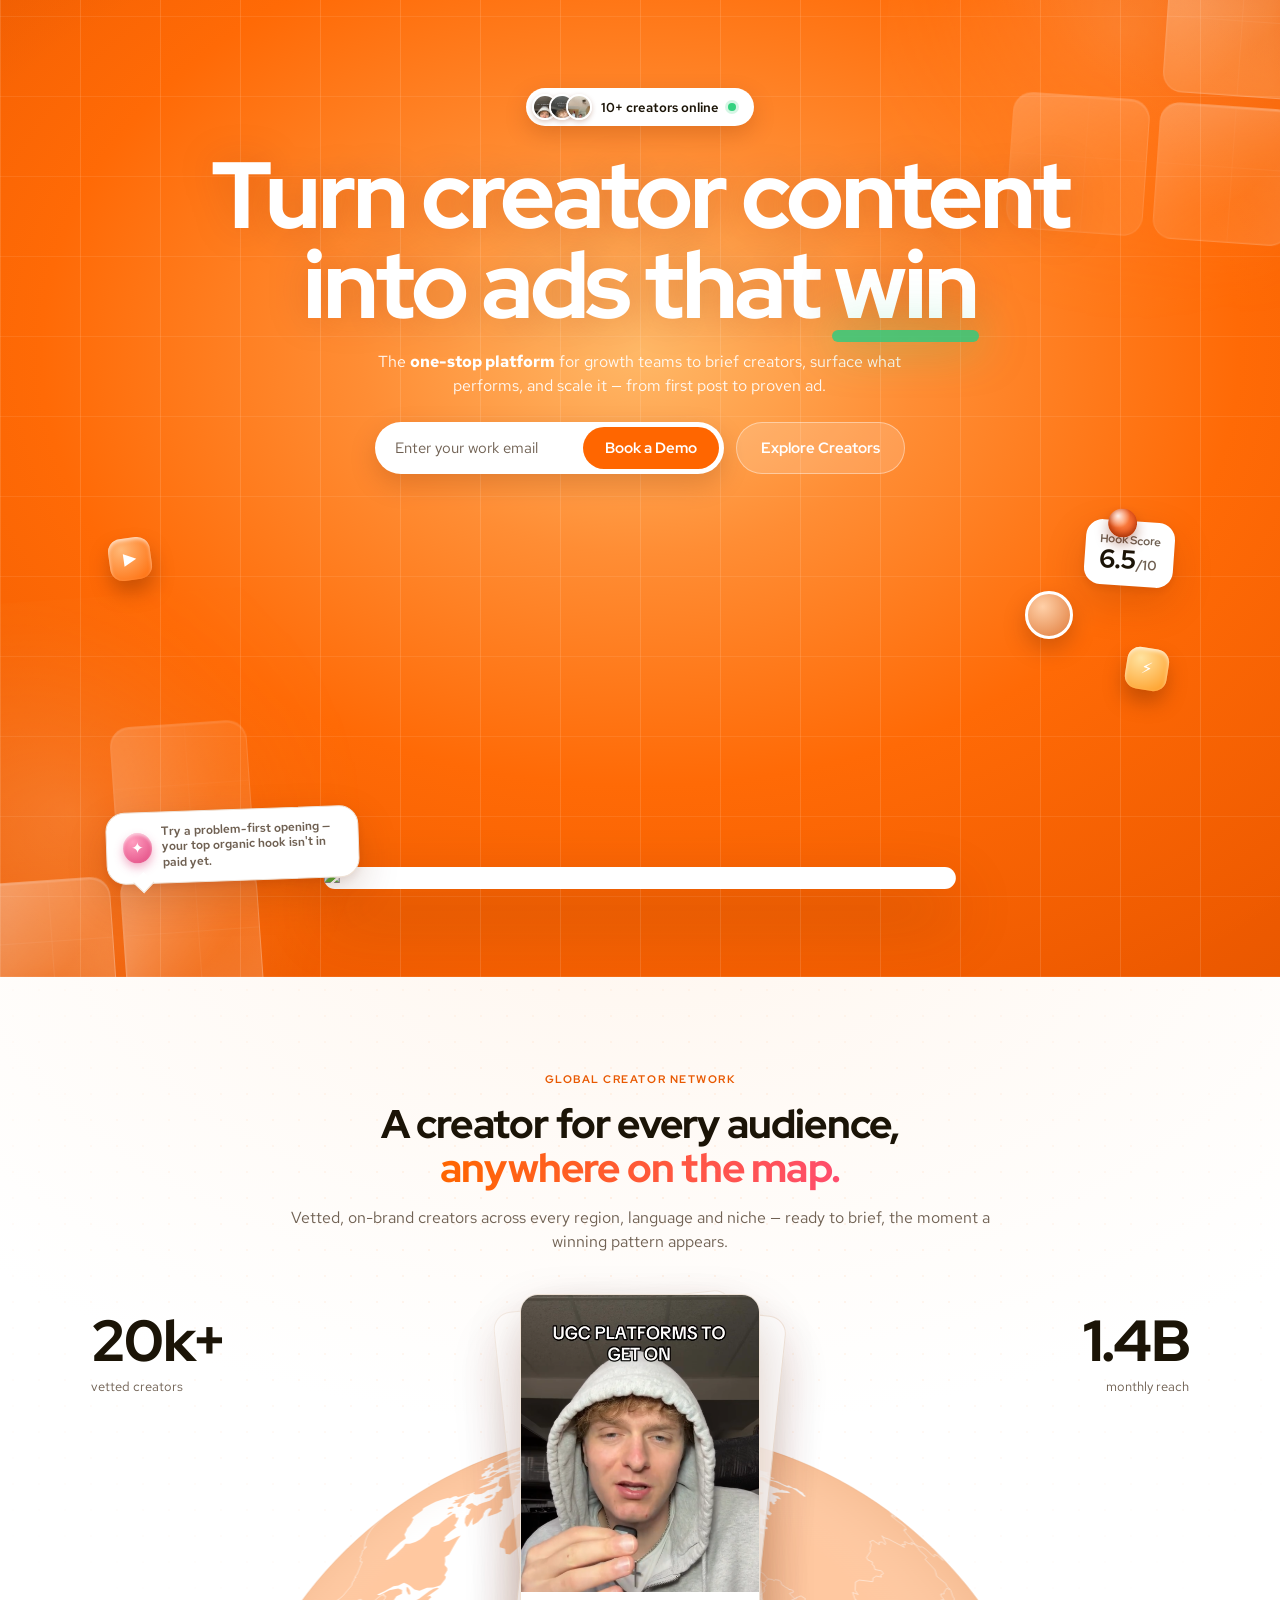
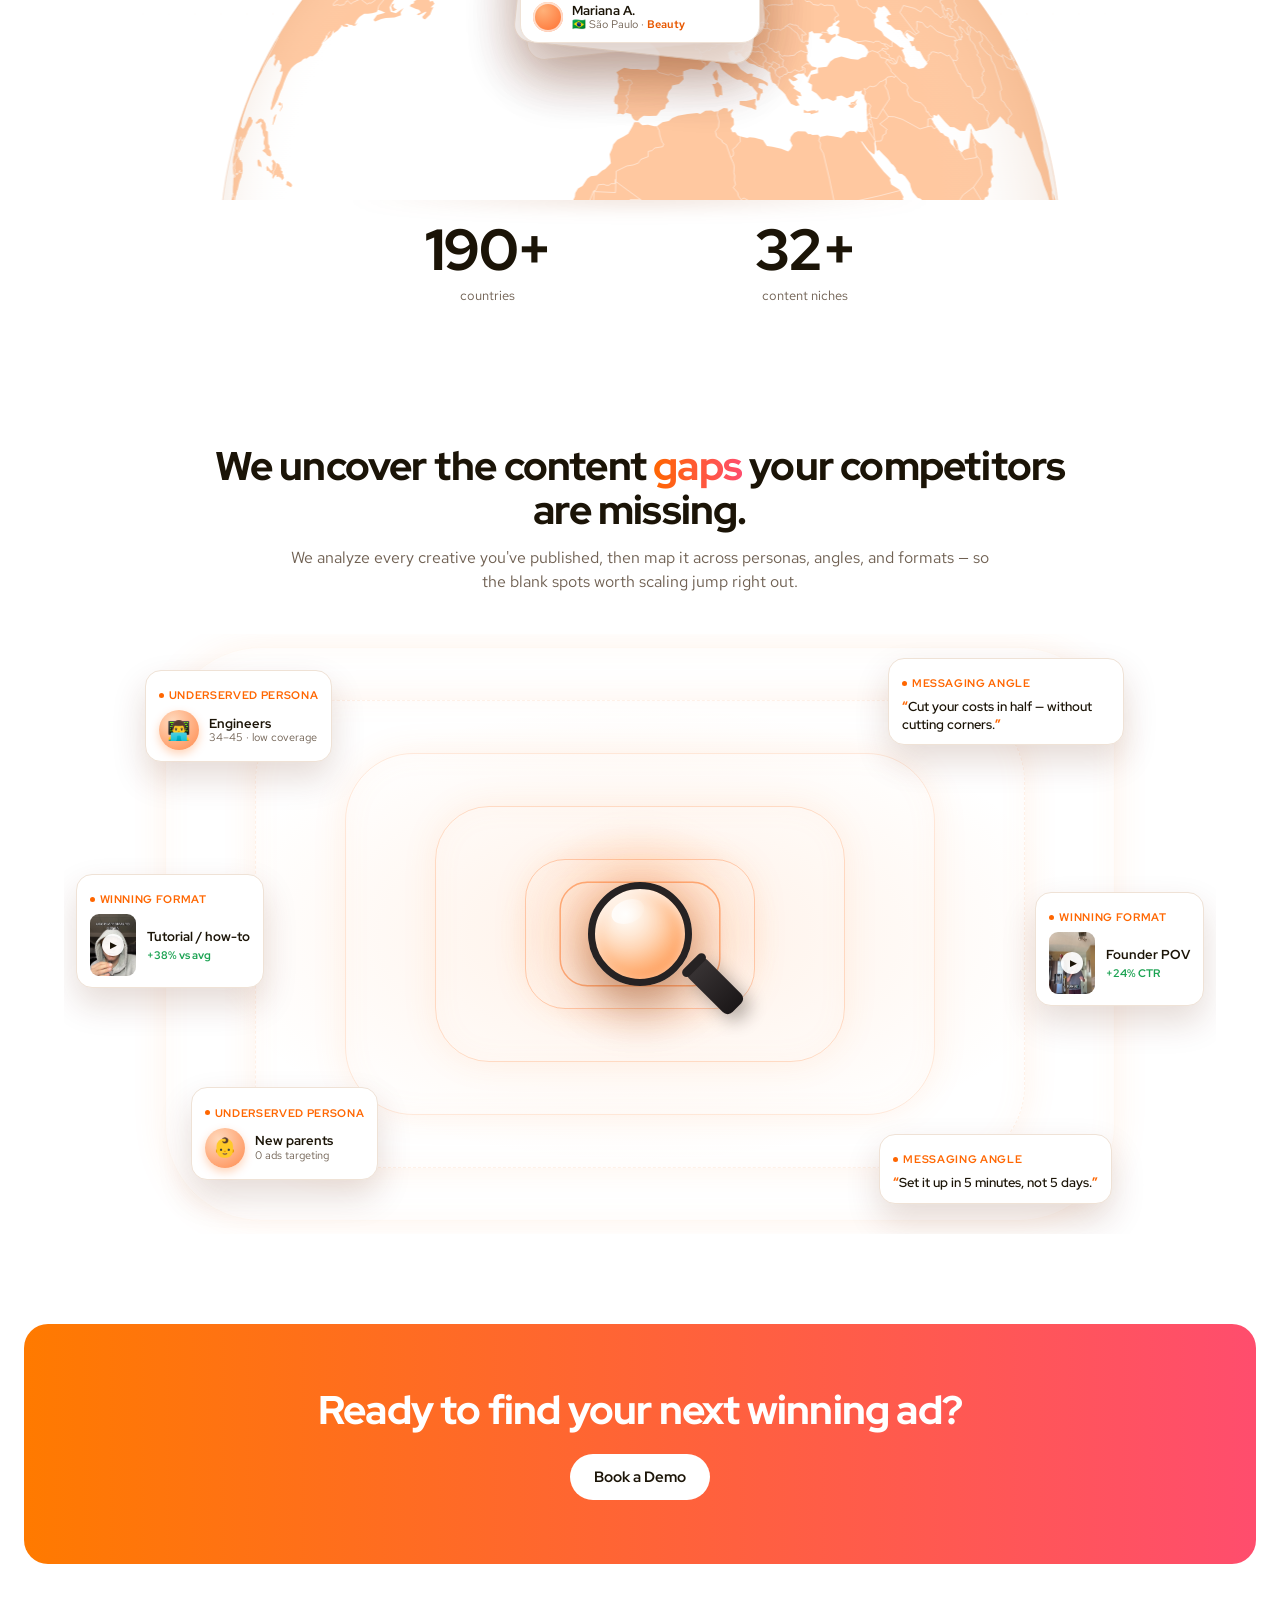
==== index.html @ 985a31d7 "Move landing page to repo root for Vercel deploy Flatten v2/ to root so index.html serves at the sit" ====
<!DOCTYPE html>
<html lang="en">
<head>
<meta charset="UTF-8" />
<meta name="viewport" content="width=device-width, initial-scale=1.0" />
<title>PassionBits — v2 Mock (Dash structure, warm)</title>
<link rel="preconnect" href="https://fonts.googleapis.com" />
<link rel="preconnect" href="https://fonts.gstatic.com" crossorigin />
<link href="https://fonts.googleapis.com/css2?family=Red+Hat+Display:wght@400;500;600;700;800&family=Red+Hat+Text:wght@400;500;600&display=swap" rel="stylesheet" />
<link rel="stylesheet" href="tokens.css" />
<style>
*{box-sizing:border-box;margin:0;padding:0}
body{font-family:var(--font-ui);color:var(--pb-ink);background:#fff;-webkit-font-smoothing:antialiased}
.wrap{max-width:var(--max);margin:0 auto;padding:0 24px}
h1,h2,h3{font-family:var(--font-display);letter-spacing:-.02em;line-height:var(--lh-tight)}
.gtext{background:var(--grad-text);-webkit-background-clip:text;background-clip:text;color:transparent}
.btn{font-family:var(--font-display);font-weight:700;border:0;cursor:pointer;border-radius:var(--r-pill);padding:13px 24px;font-size:var(--fs-body)}
.btn--primary{background:var(--pb-orange);color:#fff}
.btn--dark{background:var(--pb-ink);color:#fff}
.eyebrow{font-family:var(--font-display);font-weight:700;font-size:var(--fs-cap);letter-spacing:.14em;text-transform:uppercase;color:var(--pb-orange-600)}

/* ---------- HERO (orange field · corner-pinned cards) ---------- */
.hero{position:relative;overflow:hidden;text-align:center;color:#fff;
  min-height:100vh;display:flex;flex-direction:column;align-items:center;justify-content:center;
  padding:88px 24px;margin:0;border-radius:0;
  background:
    radial-gradient(125% 120% at 50% 50%, rgba(110,34,0,0) 52%, rgba(110,34,0,.30) 100%),
    radial-gradient(78% 74% at 50% 36%, #ffb867 0%, #ff8d34 28%, #ff6a06 60%, #ee5a00 100%)}
.hero::before{content:"";position:absolute;inset:0;z-index:1;pointer-events:none;opacity:.9;
  background:
    repeating-linear-gradient(90deg,rgba(255,255,255,.14) 0 1px,transparent 1px 80px),
    repeating-linear-gradient(0deg,rgba(255,255,255,.09) 0 1px,transparent 1px 80px);
  /* grid stays whole; it's hidden under the glass by the tiles' backdrop blur, not by masking */
  -webkit-mask-image:radial-gradient(150% 135% at 50% 42%,#000 70%,transparent 100%);
  mask-image:radial-gradient(150% 135% at 50% 42%,#000 70%,transparent 100%)}
.hero__inner{position:relative;z-index:3;max-width:900px;margin:0 auto}

.namepill{display:inline-flex;align-items:center;gap:9px;background:#fff;color:var(--pb-ink);
  border-radius:var(--r-pill);padding:6px 18px 6px 6px;box-shadow:0 8px 22px rgba(120,40,0,.22);
  font-family:var(--font-ui);font-weight:600;font-size:var(--fs-ui);margin-bottom:24px}
.namepill .stack{display:inline-flex;align-items:center}
.namepill .stack img{width:26px;height:26px;border-radius:50%;border:2px solid #fff;object-fit:cover;object-position:center top;
  margin-left:-9px;box-shadow:0 2px 5px rgba(120,40,0,.25)}
.namepill .stack img:first-child{margin-left:0}
.namepill .grn{width:8px;height:8px;border-radius:50%;background:#33d27f;box-shadow:0 0 0 3px #33d27f33}

.hero h1{font-family:var(--font-display);font-weight:800;letter-spacing:-.035em;line-height:.96;
  font-size:var(--fs-h1);color:#fff;text-shadow:0 2px 40px rgba(120,40,0,.22)}
.hero h1 .kw{position:relative;white-space:nowrap}
.hero h1 .kw::after{content:"";position:absolute;left:-.03em;right:-.03em;bottom:.06em;height:.12em;
  border-radius:.1em;background:rgba(43,205,128,.82);
  box-shadow:0 0 .5em rgba(43,205,128,.6)}
.hero p.sub{font-family:var(--font-ui);font-size:var(--fs-lead);line-height:var(--lh-lead);color:rgba(255,255,255,.92);
  max-width:540px;margin:20px auto 0}
.hero p.sub b{color:#fff;font-weight:700}
.hero .cta{margin-top:24px;display:flex;gap:12px;justify-content:center;flex-wrap:wrap}
.hero .btn--light{background:#fff;color:var(--pb-ink)}
.hero .btn--ghost{background:rgba(255,255,255,.16);color:#fff;border:1px solid rgba(255,255,255,.4)}
.hero .field{display:inline-flex;align-items:center;background:#fff;border-radius:var(--r-pill);
  padding:5px 5px 5px 20px;box-shadow:0 10px 26px rgba(120,40,0,.22)}
.hero .field input{border:0;outline:0;background:transparent;font-family:var(--font-ui);font-size:var(--fs-body);width:188px;color:var(--pb-ink)}
.hero .field input::placeholder{color:var(--pb-slate)}
.hero .field .btn--primary{padding:11px 22px}

/* ---------- HERO STAGE: dashboard + floating cards (scales with viewport via one em base) ---------- */
.hero__stage{position:relative;z-index:2;width:100%;max-width:65em;height:23.5em;margin:1.4em auto 0;flex:none;
  font-size:clamp(11px,1.3vw,21px)}

/* central performance dashboard */
.dash{position:absolute;left:50%;bottom:0;transform:translateX(-50%);width:38em;max-width:96%;
  background:#fff;border-radius:1.1em;box-shadow:0 30px 64px rgba(95,32,0,.30);padding:0;overflow:hidden;text-align:left}
.dash>img{display:block;width:100%;height:auto}
.dash .dav{position:absolute;top:-1.3em;right:1.1em;width:2.6em;height:2.6em;border-radius:50%;
  border:.18em solid #fff;z-index:4;box-shadow:0 .5em 1.1em rgba(95,32,0,.28);
  background:radial-gradient(circle at 35% 30%,#ffb9d0,#d34f86)}
.dash__top{display:flex;align-items:center;justify-content:space-between;margin-bottom:.875em}
.dash__top .t{font-family:var(--font-display);font-weight:800;font-size:1.19em;color:var(--pb-ink)}
.dash__top .dots{color:var(--pb-line);font-size:1.25em;letter-spacing:1px}
.dash__grid{display:grid;grid-template-columns:1fr 1fr;gap:.75em}
.dcard{background:var(--pb-peach-50);border:1px solid var(--pb-line);border-radius:.875em;padding:.8125em}
.dcard .h{display:flex;align-items:center;justify-content:space-between;font-family:var(--font-display);
  font-weight:700;font-size:.78em;color:var(--pb-slate);margin-bottom:.6875em}
.dcard .h .chev{opacity:.55}
.thumbs{display:grid;grid-template-columns:1fr 1fr;gap:.4375em}
.thumbs img{width:100%;height:2.875em;object-fit:cover;border-radius:.5em;display:block}
.bars{display:flex;align-items:flex-end;gap:.4375em;height:3.75em}
.bars i{flex:1;background:var(--pb-orange);border-radius:.25em .25em .12em .12em;opacity:.92}
.dcard .foot{margin-top:.6875em;font-family:var(--font-display);font-weight:800;font-size:.875em;color:var(--pb-ink)}
.dcard .foot small{font-family:var(--font-ui);font-weight:600;font-size:.6875em;color:var(--pb-slate);display:block;margin-top:.15em}

/* floating metric cards */
.f{position:absolute;background:#fff;border-radius:1em;box-shadow:0 16px 40px rgba(95,32,0,.18),0 3px 9px rgba(95,32,0,.10);
  padding:.6875em .875em;text-align:left}
.f .k{font-family:var(--font-display);font-weight:700;font-size:.6875em;color:var(--pb-slate)}
.f .v{font-family:var(--font-display);font-weight:800;font-size:1.5625em;color:var(--pb-ink);line-height:1.05;letter-spacing:-.02em}
.f .v small{font-size:.52em;color:var(--pb-slate);font-weight:700}
.f .d{font-family:var(--font-ui);font-weight:600;font-size:.656em;margin-top:.15em}
.f .up{color:#1aa251}.f .dn{color:#e23b00}
.f .spark{display:flex;align-items:flex-end;gap:.1875em;height:1.5em;margin-top:.3em}
.f .spark i{width:.3125em;background:var(--pb-amber);border-radius:.12em}
.f--ment{top:0;left:calc(50% - 15.75em);transform:rotate(-3deg)}
.f--eng{top:7.375em;left:.375em;transform:rotate(-5deg)}
.f--hook{top:1.4em;right:.4em;transform:rotate(4deg)}
.f--roi{top:10.3em;right:0;transform:rotate(5deg);padding:.7em;
  background:linear-gradient(160deg,#ffdd95,#ff9a3d)}
.f--roi .rings{position:relative;width:6.2em;height:6.2em;display:grid;place-items:center}
.f--roi .rg{position:absolute;border-radius:50%;border:.16em solid rgba(255,255,255,.6)}
.f--roi .rg1{inset:0}.f--roi .rg2{inset:1em}
.f--roi .rg3{inset:2em;background:rgba(255,255,255,.32);border:0}
.f--roi .rc{position:relative;text-align:center;color:#fff;text-shadow:0 1px 4px rgba(150,60,0,.4)}
.f--roi .rc b{font-family:var(--font-display);font-weight:800;font-size:1.5em;display:block;line-height:1;letter-spacing:-.02em}
.f--roi .rc small{font-size:.6em;font-weight:700;letter-spacing:.08em}
.f--sugg{bottom:.5em;left:.4em;display:flex;align-items:center;gap:.6em;max-width:15.2em;
  border:1px solid var(--pb-line);border-radius:1.15em;padding:.7em .95em;transform:rotate(-2deg)}
.f--sugg::after{content:"";position:absolute;left:1.7em;bottom:-.42em;width:.85em;height:.85em;background:#fff;
  border-right:1px solid var(--pb-line);border-bottom:1px solid var(--pb-line);transform:rotate(45deg)}
.f--sugg .s{flex:none;width:1.9em;height:1.9em;border-radius:50%;display:grid;place-items:center;color:#fff;font-size:.92em;
  background:radial-gradient(circle at 34% 28%,#ff9ec0,#e0467f);
  box-shadow:0 .3em .6em rgba(224,70,127,.42),inset 0 .12em .2em rgba(255,255,255,.6)}
.f--sugg span{font-family:var(--font-ui);font-size:.719em;font-weight:600;color:var(--pb-slate);line-height:1.3}

/* creator avatars + 3D accents */
.av2{position:absolute;width:2.875em;height:2.875em;border-radius:50%;border:.1875em solid #fff;
  box-shadow:0 10px 22px rgba(95,32,0,.28)}
.av2--1{top:5.625em;right:6.5em;background:radial-gradient(circle at 35% 30%,#ffd0a8,#e07b3a)}
/* glossy 3D floating accent icons (echo the reference's coins/lightning) */
.gi{position:absolute;border-radius:.78em;display:grid;place-items:center;color:#fff;font-size:1em;
  width:2.5em;height:2.5em;line-height:1;
  box-shadow:0 .7em 1.2em rgba(95,32,0,.34),inset 0 .14em .24em rgba(255,255,255,.65)}
.gi--play{top:2.4em;left:.6em;transform:rotate(-8deg);
  background:radial-gradient(circle at 32% 26%,#ffb877,#ff6a06)}
.gi--bolt{top:9em;right:.8em;transform:rotate(9deg);
  background:radial-gradient(circle at 32% 26%,#ffe3a0,#ff9a1f)}
/* 3D pins */
.pin{position:absolute;top:-.75em;left:1.25em;width:1.75em;height:1.75em;border-radius:50%;
  background:radial-gradient(circle at 33% 27%,rgba(255,255,255,.85),transparent 42%),
             radial-gradient(circle at 50% 46%,#6a93ff,#274ed4);
  box-shadow:0 7px 13px rgba(10,20,80,.4),inset 0 -3px 6px rgba(0,0,60,.45)}
.pin--o{background:radial-gradient(circle at 33% 27%,rgba(255,255,255,.9),transparent 42%),
             radial-gradient(circle at 50% 46%,#ff8a4d,#e23b00);
  box-shadow:0 7px 13px rgba(120,30,0,.4),inset 0 -3px 6px rgba(80,20,0,.45)}

/* ---------- BRAND GLOW (logo L-cluster rendered as frosted glass tiles) ---------- */
.brandglow{position:absolute;inset:0;z-index:1;pointer-events:none;overflow:hidden;
  -webkit-mask-image:radial-gradient(150% 135% at 50% 46%,transparent 18%,#000 78%);
          mask-image:radial-gradient(150% 135% at 50% 46%,transparent 18%,#000 78%)}
/* --s scales with the viewport so the logo glass grows/shrinks with the hero */
.lglow{position:absolute;--s:clamp(116px,11.5vw,176px);--g:calc(var(--s)*2);width:var(--g);height:var(--g)}
/* one tile of the L: clearly visible frosted glass + glossy sheen + rim light.
   tiles sit 10px short of the cell so the gap reads them as 3 distinct logo boxes */
.lglow .sq{position:absolute;width:calc(var(--s) - 10px);height:calc(var(--s) - 10px);border-radius:20px;
  background:
    linear-gradient(135deg,rgba(255,255,255,.75) 0%,rgba(255,255,255,.32) 38%,rgba(255,255,255,.12) 64%,rgba(255,246,234,.22) 100%),
    rgba(255,255,255,.14);
  /* frost the field behind the tile → the thin grid lines blur away only under the glass */
  -webkit-backdrop-filter:blur(7px) saturate(1.05);backdrop-filter:blur(7px) saturate(1.05);
  border:1px solid rgba(255,255,255,.7);
  box-shadow:inset 0 1.5px 0 rgba(255,255,255,.9),inset 0 0 44px rgba(255,255,255,.22),
             0 22px 54px rgba(255,140,60,.22)}
/* 2x2 internal subdivision (like the reference panels) */
.lglow .sq::before{content:"";position:absolute;inset:0;border-radius:inherit;opacity:.5;
  background:
    repeating-linear-gradient(90deg,rgba(255,255,255,.35) 0 1px,transparent 1px calc(var(--s)/2)),
    repeating-linear-gradient(0deg,rgba(255,255,255,.35) 0 1px,transparent 1px calc(var(--s)/2))}
/* L = 2x2 minus top-left → top-right + bottom-left + bottom-right (the logo) */
.lglow .tr{left:var(--s);top:0}
.lglow .bl{left:0;top:var(--s)}
.lglow .br{left:var(--s);top:var(--s)}
/* top-right = the logo's vivid accent box → warm orange glow */
.lglow .tr{box-shadow:inset 0 1.5px 0 rgba(255,255,255,.9),inset 0 0 50px rgba(255,205,160,.4),
             0 22px 54px rgba(255,110,30,.32)}
/* warm light bloom behind the whole cluster */
.lglow::after{content:"";position:absolute;left:-45%;top:-45%;width:190%;height:190%;z-index:-1;
  background:radial-gradient(circle at 42% 38%,rgba(255,236,210,.5),rgba(255,170,90,.18) 40%,transparent 62%)}
.lglow--tr{top:-46px;right:-28px;transform:rotate(4deg);animation:lfloat 9s ease-in-out infinite}
.lglow--bl{bottom:-46px;left:-28px;transform:rotate(-4deg);animation:lfloat 11s ease-in-out infinite reverse}
/* float uses the individual `translate` property so it doesn't clobber the rotate transform */
@keyframes lfloat{0%,100%{translate:0 0}50%{translate:0 -12px}}
@media(prefers-reduced-motion:reduce){.lglow{animation:none!important}}

/* ---------- SCALE / CREATOR NETWORK (Figma node 52:170) ---------- */
.scale{position:relative;overflow:hidden;padding:90px 0 100px;
  background:radial-gradient(120% 90% at 50% -10%, #fff6ee 0%, #fff 60%),#fff}
.scale::before{content:"";position:absolute;inset:0;z-index:0;pointer-events:none;opacity:.5;
  background-image:radial-gradient(var(--pb-peach-100) 1.4px,transparent 1.5px);background-size:26px 26px;
  -webkit-mask-image:radial-gradient(95% 70% at 50% 22%,#000 0%,transparent 72%);
  mask-image:radial-gradient(95% 70% at 50% 22%,#000 0%,transparent 72%)}
.scale__inner{position:relative;z-index:2}
.scale__head{text-align:center;max-width:840px;margin:0 auto}
.scale__head .eyebrow{display:inline-flex;align-items:center;gap:8px;margin-bottom:16px}
.scale__head h2{font-size:var(--fs-h2);font-weight:800}
.scale__head p{font-family:var(--font-ui);color:var(--pb-slate);font-size:var(--fs-lead);line-height:var(--lh-lead);margin:16px auto 0;max-width:720px}
.scale__head p a{color:var(--pb-orange);font-weight:600;text-decoration:underline}

/* ===== GLOBE STAGE: rotating globe crowned by a creator card that cycles by region ===== */
.globe-stage{position:relative;max-width:1120px;margin:40px auto 0;height:clamp(470px,49vw,610px)}

/* stats — numbers all black */
.gstat{z-index:4}
.gstat b{display:block;font-family:var(--font-display);font-weight:800;letter-spacing:-.03em;line-height:1;
  font-size:clamp(34px,4.6vw,58px);color:var(--pb-ink)}
.gstat b em{font-style:normal;color:inherit}
.gstat span{display:block;font-family:var(--font-ui);font-size:var(--fs-ui);color:var(--pb-slate);margin-top:8px}
/* top stats pinned to the top corners */
.gstat-top{display:contents}
.gstat--tl,.gstat--tr{position:absolute;top:3%;max-width:40%}
.gstat--tl{left:1%}
.gstat--tr{right:1%;text-align:right}
/* the other two sit UNDER the globe as a centred row */
.gstat-bottom{position:absolute;left:50%;bottom:0;transform:translateX(-50%);z-index:4;
  display:flex;gap:clamp(56px,16vw,230px);text-align:center}

/* positioning context for globe + card */
.globe-core{position:absolute;inset:0;z-index:2;--gd:clamp(580px,66vw,940px)}
/* the globe — real orthographic sphere; wide and shallow (only top ~44% shown = pushed under) */
.globe{position:absolute;left:50%;bottom:104px;transform:translateX(-50%);
  width:var(--gd);height:calc(var(--gd) * .44);overflow:hidden;z-index:1}
.globe canvas{position:absolute;left:0;top:0;width:var(--gd);height:var(--gd);display:block}
/* soft ground shadow so the white globe separates from the white section */
.gshadow{position:absolute;left:50%;bottom:94px;transform:translateX(-50%);
  width:calc(var(--gd) * .7);height:26px;border-radius:50%;z-index:0;
  background:radial-gradient(ellipse,rgba(150,55,0,.20),transparent 72%);filter:blur(9px)}

/* the creator card stack that crowns the globe */
.gcardstack{position:absolute;left:50%;top:0;transform:translateX(-50%);z-index:5;width:clamp(198px,21vw,240px)}
.gcard{border-radius:18px;overflow:hidden;background:#fff;border:1px solid var(--pb-line);
  box-shadow:0 26px 54px rgba(95,32,0,.22)}
.gcard--ghost{position:absolute;inset:0;z-index:0}
.gcard--g1{transform:rotate(6deg) translate(11px,9px);opacity:.85}
.gcard--g2{transform:rotate(-6deg) translate(-11px,5px);opacity:.6}
.gcard--front{position:relative;z-index:2;transition:opacity .35s ease,transform .35s ease}
.gcard--front.is-swap{opacity:0;transform:translateY(9px) scale(.98)}
.gcard__media{aspect-ratio:4/5;overflow:hidden;background:#f4ece6}
.gcard__media img{width:100%;height:100%;object-fit:cover;display:block}
.gcard__foot{display:flex;align-items:center;gap:9px;padding:10px 12px}
.gcard__av{width:30px;height:30px;border-radius:50%;flex:none;box-shadow:inset 0 0 0 2px rgba(255,255,255,.7)}
.gcard__meta{display:flex;flex-direction:column;line-height:1.2;min-width:0}
.gcard__meta b{font-family:var(--font-display);font-weight:700;font-size:var(--fs-ui);color:var(--pb-ink)}
.gcard__meta .sub{font-family:var(--font-ui);font-size:var(--fs-cap);color:var(--pb-slate);white-space:nowrap;overflow:hidden;text-overflow:ellipsis}
.gcard__meta .sub em{font-style:normal;color:var(--pb-orange-600);font-weight:600}
@media(prefers-reduced-motion:reduce){.globe .gsurface::before,.gpin--active::after{animation:none}}

/* ---------- CONTENT GAPS ---------- */
.gaps{padding:40px 0 90px}
.gaps__head{text-align:center;max-width:880px;margin:0 auto 40px}
.gaps__head h2{font-size:var(--fs-h2);font-weight:800}
.gaps__head p{font-family:var(--font-ui);color:var(--pb-slate);font-size:var(--fs-lead);line-height:var(--lh-lead);margin-top:14px;max-width:720px;margin-left:auto;margin-right:auto}
/* ===== DISCOVERY RADAR: magnifier scans, finds float around it ===== */
.gaps__stage{position:relative;overflow:hidden;
  background:radial-gradient(closest-side at 50% 50%,rgba(255,138,56,.12),rgba(255,150,75,.045) 52%,transparent 76%);
  min-height:600px;display:grid;place-items:center;padding:40px}

/* ===== graceful glowing radar field (light mode) ===== */
.radar{position:absolute;left:50%;top:50%;transform:translate(-50%,-50%);pointer-events:none}
/* soft luminous core halo behind the lens */
.glow{position:absolute;left:50%;top:50%;transform:translate(-50%,-50%);
  width:340px;height:300px;border-radius:50%;filter:blur(8px);
  background:radial-gradient(closest-side,rgba(255,140,55,.30),rgba(255,150,70,.10) 55%,transparent 78%);
  animation:breathe 6s ease-in-out infinite}
@keyframes breathe{0%,100%{opacity:.85;transform:translate(-50%,-50%) scale(1)}
  50%{opacity:1;transform:translate(-50%,-50%) scale(1.06)}}
/* concentric rounded-rectangle rings — graduated opacity, soft outer glow */
.orbit{position:absolute;left:50%;top:50%;transform:translate(-50%,-50%);
  border:1.5px solid rgba(255,118,38,.22);
  box-shadow:0 0 34px rgba(255,140,60,.10),inset 0 0 30px rgba(255,165,95,.05)}
.o1{width:230px;height:150px;border-radius:40px;border-color:rgba(255,108,28,.32)}
.o2{width:410px;height:256px;border-radius:54px;border-color:rgba(255,116,36,.24)}
.o3{width:590px;height:362px;border-radius:68px;border-color:rgba(255,126,46,.17)}
.o4{width:770px;height:468px;border-radius:82px;border-color:rgba(255,138,58,.12);border-style:dashed}
.o5{width:950px;height:574px;border-radius:96px;border-color:rgba(255,150,72,.07)}
/* soft expanding pulse = active scan */
.pulse{position:absolute;left:50%;top:50%;width:230px;height:150px;border-radius:40px;
  border:2px solid rgba(255,120,40,.32);transform:translate(-50%,-50%) scale(.7);
  animation:pulse 4.6s ease-out infinite}
.pulse--2{animation-delay:2.3s}
@keyframes pulse{0%{transform:translate(-50%,-50%) scale(.7);opacity:.5}
  80%{opacity:0}100%{transform:translate(-50%,-50%) scale(2.9);opacity:0}}

/* the magnifying glass — centerpiece, sits inside the smallest orbit */
.lens{position:absolute;left:50%;top:50%;transform:translate(-50%,-50%);z-index:6;width:104px;height:104px}
.lens__glass{position:absolute;inset:0;border-radius:50%;border:7px solid #262223;
  background:radial-gradient(circle at 34% 28%,#fffefb 0%,#ffe9d6 24%,#ffc99e 58%,#ff9f5f 100%);
  box-shadow:0 22px 44px rgba(95,32,0,.34),0 0 54px rgba(255,120,40,.38),
    inset 0 4px 12px rgba(255,255,255,.75),inset -10px -12px 26px rgba(255,128,42,.4)}
.lens__glass::after{content:"";position:absolute;left:18%;top:13%;width:38%;height:26%;border-radius:50%;
  background:linear-gradient(120deg,rgba(255,255,255,.95),rgba(255,255,255,0));transform:rotate(-22deg)}
.lens__handle{position:absolute;width:26px;height:62px;right:-14px;bottom:-40px;
  border-radius:7px;transform:rotate(-45deg);transform-origin:top center;
  background:linear-gradient(180deg,#3a3536 0%,#1b1718 100%);
  box-shadow:0 10px 18px rgba(0,0,0,.3)}
.lens__handle::after{content:"";position:absolute;top:-3px;left:50%;transform:translateX(-50%);
  width:30px;height:9px;border-radius:5px;background:#262223}

/* ===== content-aware found artefacts ===== */
.art{position:absolute;z-index:5;background:#fff;border:1px solid var(--pb-line);
  border-radius:16px;padding:11px 13px;box-shadow:0 16px 34px rgba(95,32,0,.16);
  animation:float 6s ease-in-out infinite;width:max-content}
.art__ey{display:inline-flex;align-items:center;gap:5px;font-family:var(--font-display);
  font-weight:700;font-size:var(--fs-cap);letter-spacing:.06em;text-transform:uppercase;color:var(--pb-orange);margin-bottom:8px}
.art__ey::before{content:"";width:5px;height:5px;border-radius:50%;background:var(--pb-orange)}

/* persona → profile chip with avatar */
.art--persona .pbody{display:flex;align-items:center;gap:10px}
.pav{flex:none;width:40px;height:40px;border-radius:50%;display:grid;place-items:center;font-size:19px;
  background:radial-gradient(circle at 34% 28%,#ffd9bd,#ff8a4d);box-shadow:0 4px 10px rgba(255,102,0,.28)}
.pmeta{display:flex;flex-direction:column;line-height:1.2}
.pmeta b{font-family:var(--font-display);font-weight:700;font-size:var(--fs-ui);color:var(--pb-ink)}
.pmeta span{font-family:var(--font-ui);font-size:var(--fs-cap);color:var(--pb-slate)}

/* messaging angle → quote / copy bubble */
.art--angle{max-width:236px}
.art--angle .quote{font-family:var(--font-display);font-weight:600;font-size:var(--fs-ui);line-height:1.34;color:var(--pb-ink)}
.art--angle .quote .qm{color:var(--pb-orange);font-weight:800}

/* winning format → reel thumbnail card */
.art--format .fbody{display:flex;align-items:center;gap:11px}
.reel{position:relative;flex:none;width:46px;height:62px;border-radius:9px;overflow:hidden;background:#eee}
.reel img{width:100%;height:100%;object-fit:cover;display:block}
.reel__play{position:absolute;left:50%;top:50%;transform:translate(-50%,-50%);
  width:22px;height:22px;border-radius:50%;background:rgba(255,255,255,.92);display:grid;place-items:center;
  font-size:9px;color:var(--pb-ink);padding-left:2px;box-shadow:0 2px 6px rgba(0,0,0,.25)}
.fmeta{display:flex;flex-direction:column;gap:3px}
.fmeta b{font-family:var(--font-display);font-weight:700;font-size:var(--fs-ui);color:var(--pb-ink)}
.fmeta .stat{font-family:var(--font-display);font-weight:700;font-size:var(--fs-cap);color:var(--pb-green,#1aa251)}

/* positions on the orbit system + staggered drift */
.art--a{top:6%;left:7%;animation-delay:-.2s;--rot:-3deg}
.art--b{top:4%;right:8%;animation-delay:-2.1s;--rot:3deg}
.art--c{top:40%;left:1%;animation-delay:-3.4s;--rot:-4deg}
.art--d{bottom:9%;left:11%;animation-delay:-1.2s;--rot:3deg}
.art--e{bottom:5%;right:9%;animation-delay:-4.1s;--rot:-2deg}
.art--f{top:43%;right:1%;animation-delay:-2.8s;--rot:3deg}
@keyframes float{0%,100%{transform:translateY(0) rotate(var(--rot,0deg))}
  50%{transform:translateY(-12px) rotate(var(--rot,0deg))}}

@media(prefers-reduced-motion:reduce){.pulse,.art,.glow{animation:none}}

/* ---------- CTA BAND ---------- */
.ctaband{margin:0 24px 60px;border-radius:var(--r-lg);background:var(--grad-cta);text-align:center;padding:64px 24px;color:#fff}
.ctaband h2{font-size:var(--fs-h2);font-weight:800}
.ctaband .btn{margin-top:22px;background:#fff;color:var(--pb-ink)}

@media(max-width:760px){
  /* globe stage reflows to a column: top stats, globe + card, bottom stats */
  .globe-stage{height:auto;display:flex;flex-direction:column;align-items:center;gap:22px}
  .gstat{position:static!important;max-width:none;text-align:center!important}
  .gstat-top,.gstat-bottom{position:static;transform:none;display:flex;gap:clamp(28px,9vw,56px);justify-content:center;width:100%}
  .gstat-top{order:-1}
  .globe-core{position:relative;inset:auto;width:100%;height:clamp(280px,76vw,400px)}
  .globe{bottom:0}.gshadow{bottom:-4px}
}
@media(max-width:980px){
  .hero{min-height:auto;padding:80px 22px 48px}.hero__stage{display:none}
  .gaps__stage{min-height:auto;display:flex;flex-direction:column;align-items:center;gap:14px;padding:32px 20px}
  .radar{position:relative;left:auto;top:auto;transform:none;width:280px;height:230px;margin-bottom:8px}
  .o1{width:120px;height:104px}.o2{width:200px;height:172px}.o3{width:280px;height:240px}.o4,.o5{display:none}
  .glow{width:200px;height:180px}.pulse{width:120px;height:104px}
  .art{position:static;animation:none;width:100%;max-width:300px}
}
</style>
</head>
<body>

<!-- ===== HERO ===== -->
<section class="hero">
  <!-- brand-identity glow: logo L-cluster as frosted glass tiles, set into the field -->
  <div class="brandglow">
    <div class="lglow lglow--tr"><span class="sq tr"></span><span class="sq bl"></span><span class="sq br"></span></div>
    <div class="lglow lglow--bl"><span class="sq tr"></span><span class="sq bl"></span><span class="sq br"></span></div>
  </div>

  <div class="hero__inner">
    <span class="namepill"><span class="stack"><img src="assets/hero-card-1.png" alt=""><img src="assets/hero-card-2.png" alt=""><img src="assets/hero-card-3.png" alt=""></span> 10+ creators online <span class="grn"></span></span>
    <h1>Turn creator content<br>into ads that <span class="kw">win</span></h1>
    <p class="sub">The <b>one-stop platform</b> for growth teams to brief creators, surface what performs, and scale it — from first post to proven ad.</p>
    <div class="cta">
      <div class="field"><input placeholder="Enter your work email" /><button class="btn btn--primary">Book a Demo</button></div>
      <button class="btn btn--ghost">Explore Creators</button>
    </div>
  </div>

  <div class="hero__stage">
    <!-- central product dashboard (real UI screenshot) -->
    <div class="dash"><img src="assets/product-ui.png" alt="PassionBits campaign dashboard — spend, ROAS, creators hired, impressions"></div>

    <!-- floating accent cards (complement the panel; no metric duplication) -->
    <div class="f f--hook"><span class="pin pin--o"></span><div class="k">Hook Score</div><div class="v">6.5<small>/10</small></div></div>
    <div class="f f--sugg"><span class="s">✦</span><span>Try a problem-first opening — your top organic hook isn't in paid yet.</span></div>

    <!-- creator avatar + glossy 3D accent icons -->
    <div class="av2 av2--1"></div>
    <div class="gi gi--play">▶</div>
    <div class="gi gi--bolt">⚡</div>
  </div>
</section>

<!-- ===== SCALE / CREATOR NETWORK (Figma node 52:170) ===== -->
<section class="scale">
 <div class="scale__inner wrap">
  <div class="scale__head">
    <span class="eyebrow"><span class="globe">🌐</span> Global creator network</span>
    <h2>A creator for every audience,<br><span class="gtext">anywhere on the map.</span></h2>
    <p>Vetted, on-brand creators across every region, language and niche — ready to brief, the moment a winning pattern appears.</p>
  </div>

  <!-- the globe stage: rotating globe + a creator card that cycles by region -->
  <div class="globe-stage">
    <div class="gstat-top">
      <div class="gstat gstat--tl"><b>20k<em>+</em></b><span>vetted creators</span></div>
      <div class="gstat gstat--tr"><b>1.4<em>B</em></b><span>monthly reach</span></div>
    </div>

    <div class="globe-core">
      <!-- rotating warm globe -->
      <div class="gshadow"></div>
      <div class="globe">
        <canvas id="globeCanvas" aria-hidden="true"></canvas>
      </div>

      <!-- creator card that swaps content as the globe turns -->
      <div class="gcardstack">
        <span class="gcard gcard--ghost gcard--g2"></span>
        <span class="gcard gcard--ghost gcard--g1"></span>
        <article class="gcard gcard--front" id="gcard">
          <div class="gcard__media"><img id="gcImg" src="assets/hero-card-1.png" alt="Creator content"></div>
          <div class="gcard__foot">
            <span class="gcard__av" id="gcAv"></span>
            <span class="gcard__meta">
              <b id="gcName">Mariana A.</b>
              <span class="sub"><span id="gcFlag">🇧🇷</span> <span id="gcCity">São Paulo</span> · <em id="gcNiche">Beauty</em></span>
            </span>
          </div>
        </article>
      </div>
    </div>

    <div class="gstat-bottom">
      <div class="gstat gstat--bl"><b>190<em>+</em></b><span>countries</span></div>
      <div class="gstat gstat--br"><b>32<em>+</em></b><span>content niches</span></div>
    </div>
  </div>
 </div>
</section>

<!-- ===== CONTENT GAPS ===== -->
<section class="gaps"><div class="wrap">
  <div class="gaps__head">
    <h2>We uncover the content <span class="gtext">gaps</span> your competitors are missing.</h2>
    <p>We analyze every creative you've published, then map it across personas, angles, and formats — so the blank spots worth scaling jump right out.</p>
  </div>
  <div class="gaps__stage">
    <!-- the scanning engine: magnifier in a graceful glowing radar field -->
    <div class="radar" aria-hidden="true">
      <span class="glow"></span>
      <span class="orbit o5"></span>
      <span class="orbit o4"></span>
      <span class="orbit o3"></span>
      <span class="orbit o2"></span>
      <span class="orbit o1"></span>
      <span class="pulse"></span>
      <span class="pulse pulse--2"></span>
      <div class="lens">
        <span class="lens__glass"></span>
        <span class="lens__handle"></span>
      </div>
    </div>

    <!-- found artefacts — each shaped like the thing it represents -->

    <!-- personas → profile chips -->
    <article class="art art--persona art--a">
      <span class="art__ey">Underserved persona</span>
      <div class="pbody">
        <span class="pav">👨‍💻</span>
        <span class="pmeta"><b>Engineers</b><span>34–45 · low coverage</span></span>
      </div>
    </article>
    <article class="art art--persona art--d">
      <span class="art__ey">Underserved persona</span>
      <div class="pbody">
        <span class="pav">👶</span>
        <span class="pmeta"><b>New parents</b><span>0 ads targeting</span></span>
      </div>
    </article>

    <!-- messaging angles → copy / quote bubbles -->
    <article class="art art--angle art--b">
      <span class="art__ey">Messaging angle</span>
      <p class="quote"><span class="qm">“</span>Cut your costs in half — without cutting corners.<span class="qm">”</span></p>
    </article>
    <article class="art art--angle art--e">
      <span class="art__ey">Messaging angle</span>
      <p class="quote"><span class="qm">“</span>Set it up in 5 minutes, not 5 days.<span class="qm">”</span></p>
    </article>

    <!-- winning formats → reel thumbnails -->
    <article class="art art--format art--c">
      <span class="art__ey">Winning format</span>
      <div class="fbody">
        <span class="reel"><img src="assets/hero-card-1.png" alt=""><span class="reel__play">▶</span></span>
        <span class="fmeta"><b>Tutorial / how-to</b><span class="stat">+38% vs avg</span></span>
      </div>
    </article>
    <article class="art art--format art--f">
      <span class="art__ey">Winning format</span>
      <div class="fbody">
        <span class="reel"><img src="assets/hero-card-3.png" alt=""><span class="reel__play">▶</span></span>
        <span class="fmeta"><b>Founder POV</b><span class="stat">+24% CTR</span></span>
      </div>
    </article>
  </div>
</div></section>

<!-- ===== CTA BAND ===== -->
<section class="ctaband">
  <h2>Ready to find your next winning ad?</h2>
  <button class="btn">Book a Demo</button>
</section>

<!-- real rotating orthographic globe (D3 + world atlas), shown as a half-globe -->
<script src="assets/d3.min.js"></script>
<script src="assets/topojson-client.min.js"></script>
<script>
(function(){
  var cv=document.getElementById('globeCanvas');
  if(!cv||!window.d3||!window.topojson) return;
  var ctx=cv.getContext('2d'), dpr=Math.min(window.devicePixelRatio||1,2);
  var proj,path,land,borders,feats,activeId=null,rot=0;
  var reduce=window.matchMedia&&window.matchMedia('(prefers-reduced-motion: reduce)').matches;
  window.__setActiveCountry=function(id){activeId=id;};
  function resize(){
    var gd=cv.clientWidth||cv.parentNode.clientWidth||500;
    cv.width=Math.round(gd*dpr); cv.height=Math.round(gd*dpr);
    proj=d3.geoOrthographic().translate([cv.width/2,cv.height/2]).scale(cv.width/2-2*dpr).clipAngle(90);
    path=d3.geoPath(proj,ctx);
  }
  fetch('assets/countries-110m.json').then(function(r){return r.json();}).then(function(world){
    land=topojson.feature(world,world.objects.countries); feats=land.features;
    borders=topojson.mesh(world,world.objects.countries,function(a,b){return a!==b;});
    resize(); requestAnimationFrame(frame);
  });
  function frame(){
    if(!proj){requestAnimationFrame(frame);return;}
    proj.rotate([rot,-18]);
    ctx.clearRect(0,0,cv.width,cv.height);
    ctx.beginPath(); path({type:'Sphere'}); ctx.fillStyle='#ffffff'; ctx.fill();
    ctx.beginPath(); path(land); ctx.fillStyle='#ffc8a0'; ctx.fill();
    if(activeId!=null){ var f=feats.find(function(x){return String(x.id)===String(activeId);});
      if(f){ ctx.beginPath(); path(f); ctx.fillStyle='#ff8a3d'; ctx.fill(); } }
    ctx.beginPath(); path(borders); ctx.lineWidth=0.6*dpr; ctx.strokeStyle='rgba(255,255,255,.82)'; ctx.stroke();
    ctx.save(); ctx.beginPath(); path({type:'Sphere'}); ctx.clip();
    var g=ctx.createRadialGradient(cv.width*0.4,cv.height*0.34,cv.width*0.05,cv.width*0.5,cv.height*0.5,cv.width*0.54);
    g.addColorStop(0,'rgba(255,255,255,0)'); g.addColorStop(0.68,'rgba(255,255,255,0)'); g.addColorStop(1,'rgba(170,80,15,0.18)');
    ctx.fillStyle=g; ctx.fillRect(0,0,cv.width,cv.height); ctx.restore();
    ctx.beginPath(); path({type:'Sphere'}); ctx.lineWidth=1*dpr; ctx.strokeStyle='rgba(220,120,50,.22)'; ctx.stroke();
    if(!reduce) rot+=0.16;
    requestAnimationFrame(frame);
  }
  window.addEventListener('resize',function(){dpr=Math.min(window.devicePixelRatio||1,2);resize();});
})();
</script>

<!-- globe section: cycle the creator card by region as the globe turns -->
<script>
(function(){
  var C=[
    {n:'Mariana A.',c:'São Paulo',f:'🇧🇷',k:'Beauty',  id:'076',img:'assets/hero-card-1.png',g:'radial-gradient(circle at 34% 28%,#ffb27a,#ff6a2b)'},
    {n:'Jae Kim',   c:'Seoul',    f:'🇰🇷',k:'Tech',    id:'410',img:'assets/hero-card-2.png',g:'radial-gradient(circle at 34% 28%,#7fd1ff,#3b6fd4)'},
    {n:'Léa D.',    c:'Paris',    f:'🇫🇷',k:'Food',    id:'250',img:'assets/hero-card-3.png',g:'radial-gradient(circle at 34% 28%,#ffc9a0,#c96a3a)'},
    {n:'Rohan S.',  c:'Mumbai',   f:'🇮🇳',k:'Fitness', id:'356',img:'assets/running-ads.png',g:'radial-gradient(circle at 34% 28%,#b9e6a3,#3f9d6c)'},
    {n:'Ada O.',    c:'Lagos',    f:'🇳🇬',k:'Fashion', id:'566',img:'assets/hero-card-2.png',g:'radial-gradient(circle at 34% 28%,#ffa7c4,#e0467f)'},
    {n:'Cara M.',   c:'Austin',   f:'🇺🇸',k:'Home',    id:'840',img:'assets/hero-card-1.png',g:'radial-gradient(circle at 34% 28%,#d8b4ff,#7c4ad6)'}
  ];
  var front=document.getElementById('gcard'); if(!front) return;
  var img=document.getElementById('gcImg'), av=document.getElementById('gcAv'),
      nm=document.getElementById('gcName'), fl=document.getElementById('gcFlag'),
      ct=document.getElementById('gcCity'), nk=document.getElementById('gcNiche');
  function paint(c){ img.src=c.img; av.style.background=c.g; nm.textContent=c.n;
    fl.textContent=c.f; ct.textContent=c.c; nk.textContent=c.k;
    if(window.__setActiveCountry) window.__setActiveCountry(c.id); }
  paint(C[0]);
  if(window.matchMedia && window.matchMedia('(prefers-reduced-motion: reduce)').matches) return;
  var i=0;
  setInterval(function(){
    i=(i+1)%C.length;
    front.classList.add('is-swap');
    setTimeout(function(){ paint(C[i]); front.classList.remove('is-swap'); },360);
  },2800);
})();
</script>
</body>
</html>
---- tokens.css ----
/* =====================================================================
   PassionBits design tokens — Dash Social's structure, warmed to orange.
   (Derived from dash-ui-kit.css: same radii/shadows, cool->warm palette.)
   ===================================================================== */
:root{
  /* warm palette (orange analog of Dash blue/purple/pink) */
  --pb-orange:#ff6600;
  --pb-orange-600:#e85800;
  --pb-amber:#ff9a3d;
  --pb-coral:#ff4d6d;          /* warm analog of their purple accent */
  --pb-peach-100:#ffe3cf;
  --pb-peach-50:#fff5ee;
  --pb-field:#fff3ea;
  --pb-ink:#1b1407;            /* warm near-black */
  --pb-slate:#6f6052;
  --pb-line:#efe2d6;

  /* radii (from Dash) */
  --r-sm:8px; --r-md:16px; --r-lg:24px; --r-pill:40px;

  /* shadows (from Dash, unchanged) */
  --shadow-panel:0 10px 15px #0000001a,0 34px 74px #00000014;
  --shadow-card:0 10px 20px -4px #0000001a;

  /* warmed gradients */
  --grad-text:linear-gradient(90deg,#ff6600,#ff4d6d);
  --grad-hero-ground:linear-gradient(#ffe6d000,#ffe1c9 25%,#ffeede 50%,#ffe1c9 75%,#fff);
  --glow-warm:radial-gradient(circle at 50% 120%,#ff8a3d,#ffd9b0 75%,transparent);
  --glow-coral:radial-gradient(circle at 50% 120%,#ff4d6d,#ffd9b0 75%,transparent);
  --grad-cta:linear-gradient(90deg,#ff7a00,#ff4d6d);

  /* type (Red Hat = what Dash actually ships for UI; free + close to Mark OT) */
  --font-display:'Red Hat Display',system-ui,sans-serif;
  --font-ui:'Red Hat Text',system-ui,sans-serif;

  /* TYPE SCALE — one modular progression, fluid clamp(min → vw → max).
     Desktop rungs: 12·14·16·18·24·30·40·94. Steps stay small (~1.12) at text
     sizes for legibility and widen (~1.25–1.33) at display sizes — standard practice.
     vw factors reach max around a ~1440px viewport. */
  --fs-h1:clamp(44px,7.6vw,94px);    /* hero display */
  --fs-h2:clamp(30px,4vw,40px);      /* section headings */
  --fs-stat:clamp(24px,2.4vw,30px);  /* big numbers / KPIs (30 = 24×1.25) */
  --fs-h3:clamp(20px,1.7vw,24px);    /* sub-heads / card titles */
  --fs-lead:clamp(16px,1.25vw,18px); /* intro paragraph under a heading */
  --fs-body:clamp(15px,1.1vw,16px);  /* default reading body */
  --fs-ui:clamp(13px,0.97vw,14px);   /* workhorse UI / labels (Dash default) */
  --fs-cap:clamp(11px,0.83vw,12px);  /* eyebrows, pills, captions, meta */
  --lh-tight:1.1;                    /* headings */
  --lh-lead:1.5;                     /* short intro paragraphs */
  --lh-body:1.6;                     /* long body copy */

  --max:1200px;
}
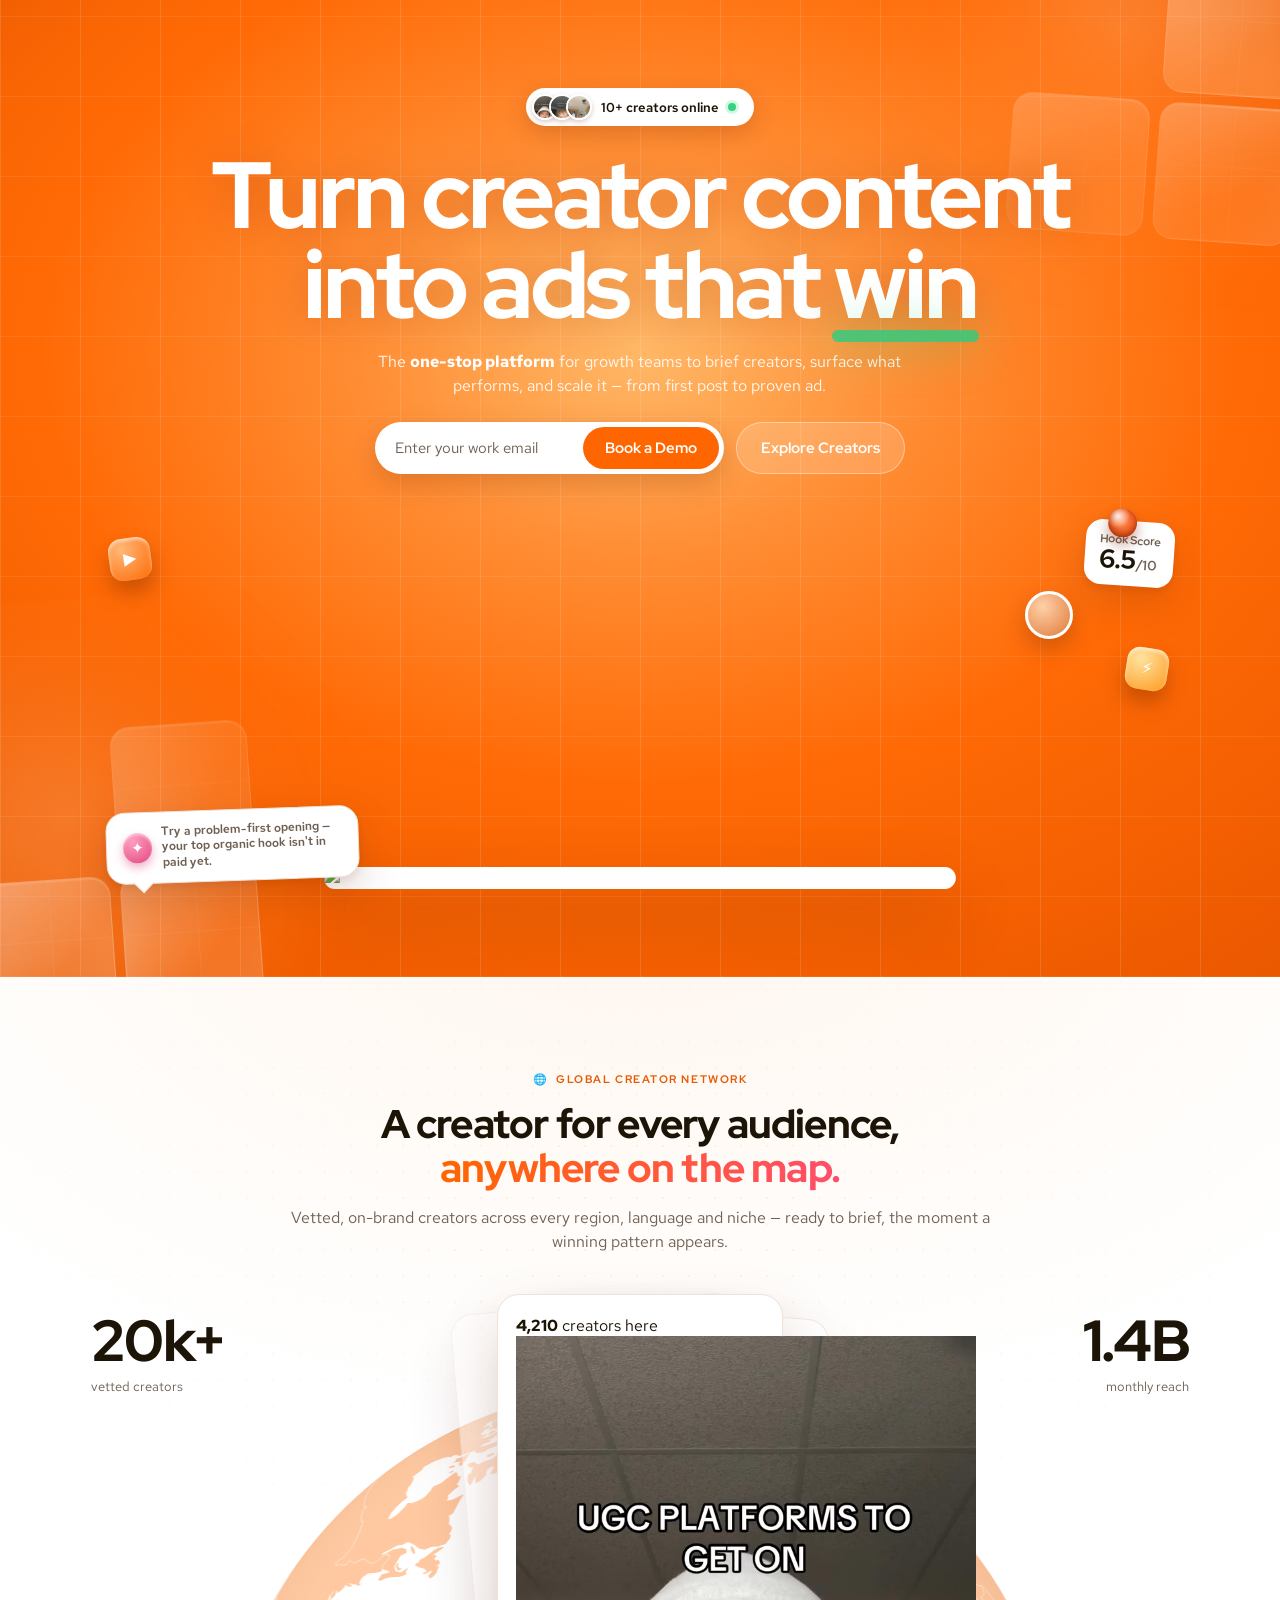
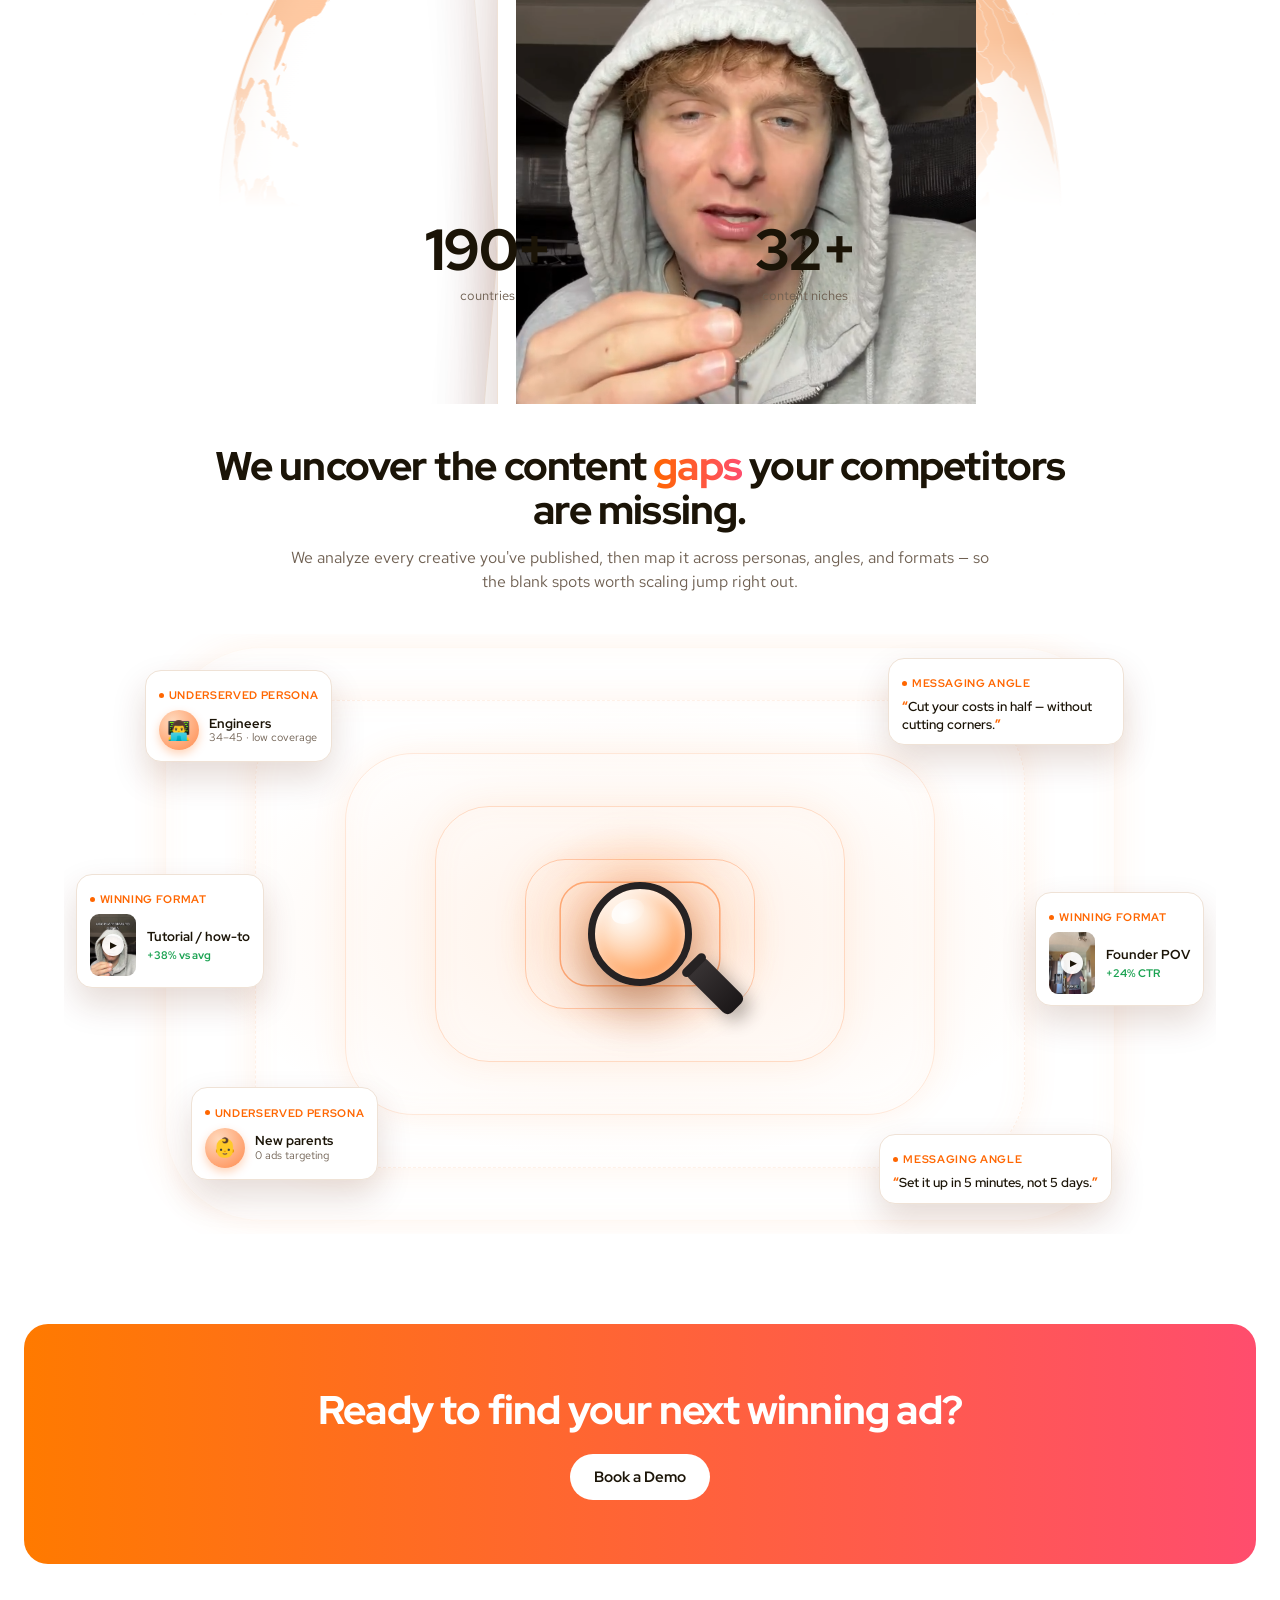
==== commit 94ba80c4: "Redesign hero creator card + soften globe base Globe now masks/fades into white at the base; crownin" ====
--- a/index.html
+++ b/index.html
@@ -212,33 +212,68 @@
 
 /* positioning context for globe + card */
 .globe-core{position:absolute;inset:0;z-index:2;--gd:clamp(580px,66vw,940px)}
-/* the globe — real orthographic sphere; wide and shallow (only top ~44% shown = pushed under) */
-.globe{position:absolute;left:50%;bottom:104px;transform:translateX(-50%);
-  width:var(--gd);height:calc(var(--gd) * .44);overflow:hidden;z-index:1}
+/* the globe — real orthographic sphere; wide and shallow, fading smoothly into white at the base */
+.globe{position:absolute;left:50%;bottom:96px;transform:translateX(-50%);
+  width:var(--gd);height:calc(var(--gd) * .5);overflow:hidden;z-index:1;
+  -webkit-mask-image:linear-gradient(180deg,#000 60%,rgba(0,0,0,.55) 80%,transparent 100%);
+          mask-image:linear-gradient(180deg,#000 60%,rgba(0,0,0,.55) 80%,transparent 100%)}
 .globe canvas{position:absolute;left:0;top:0;width:var(--gd);height:var(--gd);display:block}
-/* soft ground shadow so the white globe separates from the white section */
-.gshadow{position:absolute;left:50%;bottom:94px;transform:translateX(-50%);
-  width:calc(var(--gd) * .7);height:26px;border-radius:50%;z-index:0;
-  background:radial-gradient(ellipse,rgba(150,55,0,.20),transparent 72%);filter:blur(9px)}
-
-/* the creator card stack that crowns the globe */
-.gcardstack{position:absolute;left:50%;top:0;transform:translateX(-50%);z-index:5;width:clamp(198px,21vw,240px)}
-.gcard{border-radius:18px;overflow:hidden;background:#fff;border:1px solid var(--pb-line);
-  box-shadow:0 26px 54px rgba(95,32,0,.22)}
-.gcard--ghost{position:absolute;inset:0;z-index:0}
-.gcard--g1{transform:rotate(6deg) translate(11px,9px);opacity:.85}
-.gcard--g2{transform:rotate(-6deg) translate(-11px,5px);opacity:.6}
+
+/* the creator PROFILE card that crowns the globe */
+.gcardstack{position:absolute;left:50%;top:0;transform:translateX(-50%);z-index:5;width:clamp(238px,26vw,286px)}
+.gcard{border-radius:22px;background:#fff;border:1px solid var(--pb-line);
+  box-shadow:0 30px 62px rgba(95,32,0,.20);padding:20px 18px 16px}
+.gcard--ghost{position:absolute;inset:0;z-index:0;padding:0;border-radius:22px}
+.gcard--g1{transform:rotate(5deg) translate(10px,12px);opacity:.7}
+.gcard--g2{transform:rotate(-5deg) translate(-10px,7px);opacity:.45}
 .gcard--front{position:relative;z-index:2;transition:opacity .35s ease,transform .35s ease}
-.gcard--front.is-swap{opacity:0;transform:translateY(9px) scale(.98)}
-.gcard__media{aspect-ratio:4/5;overflow:hidden;background:#f4ece6}
-.gcard__media img{width:100%;height:100%;object-fit:cover;display:block}
-.gcard__foot{display:flex;align-items:center;gap:9px;padding:10px 12px}
-.gcard__av{width:30px;height:30px;border-radius:50%;flex:none;box-shadow:inset 0 0 0 2px rgba(255,255,255,.7)}
-.gcard__meta{display:flex;flex-direction:column;line-height:1.2;min-width:0}
-.gcard__meta b{font-family:var(--font-display);font-weight:700;font-size:var(--fs-ui);color:var(--pb-ink)}
-.gcard__meta .sub{font-family:var(--font-ui);font-size:var(--fs-cap);color:var(--pb-slate);white-space:nowrap;overflow:hidden;text-overflow:ellipsis}
-.gcard__meta .sub em{font-style:normal;color:var(--pb-orange-600);font-weight:600}
-@media(prefers-reduced-motion:reduce){.globe .gsurface::before,.gpin--active::after{animation:none}}
+.gcard--front.is-swap{opacity:0;transform:translateY(10px) scale(.985)}
+/* avatar + platform badge */
+.gcard__photo{position:relative;width:96px;height:96px;margin:2px auto 16px}
+.gcard__photo img{width:100%;height:100%;border-radius:50%;object-fit:cover;display:block;
+  box-shadow:0 8px 18px rgba(95,32,0,.22)}
+.gcard__plat{position:absolute;right:-2px;bottom:2px;width:30px;height:30px;border-radius:50%;
+  display:grid;place-items:center;font-size:15px;background:#fff;box-shadow:0 3px 9px rgba(0,0,0,.2)}
+/* name row + niche/expert badge */
+.gcard__head{display:flex;align-items:flex-start;justify-content:space-between;gap:8px}
+.gcard__name b{display:block;font-family:var(--font-display);font-weight:800;font-size:18px;color:var(--pb-ink);line-height:1.05}
+.gcard__loc{display:block;font-family:var(--font-ui);font-size:12.5px;color:var(--pb-slate);margin-top:4px}
+.gcard__expert{flex:0 0 auto;display:inline-flex;align-items:center;gap:5px;background:var(--pb-peach-50);
+  border-radius:var(--r-pill);padding:5px 10px;font-family:var(--font-display);font-weight:700;font-size:11px;
+  color:var(--pb-orange-600);white-space:nowrap}
+.gcard__expert .i{font-size:12px}
+/* trust tags */
+.gcard__tags{display:flex;gap:8px;margin-top:15px}
+.gtag{flex:1;display:inline-flex;align-items:center;justify-content:center;gap:5px;
+  background:var(--pb-peach-50);border-radius:var(--r-pill);padding:7px 6px;
+  font-family:var(--font-display);font-weight:700;font-size:11px;color:var(--pb-ink);white-space:nowrap}
+.gtag .i{font-size:12px}.gtag--v .i{color:#2bcd80}
+/* stats */
+.gcard__stats{display:flex;gap:8px;margin-top:8px}
+.gstat2{flex:1;display:inline-flex;align-items:center;justify-content:center;gap:5px;
+  border:1px solid var(--pb-line);border-radius:var(--r-pill);padding:7px 6px;
+  font-family:var(--font-ui);font-size:11.5px;color:var(--pb-slate);white-space:nowrap}
+.gstat2 b{font-family:var(--font-display);font-weight:800;color:var(--pb-ink)}
+.gstat2 .i{color:var(--pb-orange)}
+/* actions */
+.gcard__btns{display:flex;gap:8px;margin-top:15px}
+.gbtn{flex:1;border:1px solid var(--pb-line);background:#fff;border-radius:12px;padding:10px 8px;
+  font-family:var(--font-display);font-weight:700;font-size:12.5px;color:var(--pb-ink);cursor:pointer;
+  display:inline-flex;align-items:center;justify-content:center;gap:6px}
+.gbtn--primary{background:var(--pb-orange);border-color:var(--pb-orange);color:#fff}
+
+/* country spotlight — talent available per country, lives beside the globe (updates as it turns) */
+.gspot{position:absolute;z-index:6;left:1%;top:30%;display:flex;align-items:center;gap:11px;
+  background:#fff;border:1px solid var(--pb-line);border-radius:16px;padding:10px 15px 10px 10px;
+  box-shadow:0 18px 38px rgba(95,32,0,.18);animation:gspotfloat 6.5s ease-in-out infinite}
+.gspot__flag{width:40px;height:40px;border-radius:50%;display:grid;place-items:center;font-size:21px;
+  background:var(--pb-peach-50);flex:0 0 auto}
+.gspot__t{display:flex;flex-direction:column;line-height:1.25}
+.gspot__t b{font-family:var(--font-display);font-weight:800;font-size:14.5px;color:var(--pb-ink)}
+.gspot__t span{font-family:var(--font-ui);font-size:11.5px;color:var(--pb-slate);margin-top:1px}
+.gspot__t span b{display:inline;font-size:12px;color:var(--pb-orange-600)}
+@keyframes gspotfloat{0%,100%{transform:translateY(0)}50%{transform:translateY(-9px)}}
+@media(prefers-reduced-motion:reduce){.gspot{animation:none}}
 
 /* ---------- CONTENT GAPS ---------- */
 .gaps{padding:40px 0 90px}
@@ -398,7 +433,7 @@
 <section class="scale">
  <div class="scale__inner wrap">
   <div class="scale__head">
-    <span class="eyebrow"><span class="globe">🌐</span> Global creator network</span>
+    <span class="eyebrow"><span>🌐</span> Global creator network</span>
     <h2>A creator for every audience,<br><span class="gtext">anywhere on the map.</span></h2>
     <p>Vetted, on-brand creators across every region, language and niche — ready to brief, the moment a winning pattern appears.</p>
   </div>
@@ -412,7 +447,6 @@
 
     <div class="globe-core">
       <!-- rotating warm globe -->
-      <div class="gshadow"></div>
       <div class="globe">
         <canvas id="globeCanvas" aria-hidden="true"></canvas>
       </div>
@@ -422,7 +456,10 @@
         <span class="gcard gcard--ghost gcard--g2"></span>
         <span class="gcard gcard--ghost gcard--g1"></span>
         <article class="gcard gcard--front" id="gcard">
-          <div class="gcard__media"><img id="gcImg" src="assets/hero-card-1.png" alt="Creator content"></div>
+          <div class="gcard__media">
+            <span class="gcard__tally"><b id="gcCount">4,210</b> creators here</span>
+            <img id="gcImg" src="assets/hero-card-1.png" alt="Creator content">
+          </div>
           <div class="gcard__foot">
             <span class="gcard__av" id="gcAv"></span>
             <span class="gcard__meta">
@@ -564,19 +601,21 @@
 <script>
 (function(){
   var C=[
-    {n:'Mariana A.',c:'São Paulo',f:'🇧🇷',k:'Beauty',  id:'076',img:'assets/hero-card-1.png',g:'radial-gradient(circle at 34% 28%,#ffb27a,#ff6a2b)'},
-    {n:'Jae Kim',   c:'Seoul',    f:'🇰🇷',k:'Tech',    id:'410',img:'assets/hero-card-2.png',g:'radial-gradient(circle at 34% 28%,#7fd1ff,#3b6fd4)'},
-    {n:'Léa D.',    c:'Paris',    f:'🇫🇷',k:'Food',    id:'250',img:'assets/hero-card-3.png',g:'radial-gradient(circle at 34% 28%,#ffc9a0,#c96a3a)'},
-    {n:'Rohan S.',  c:'Mumbai',   f:'🇮🇳',k:'Fitness', id:'356',img:'assets/running-ads.png',g:'radial-gradient(circle at 34% 28%,#b9e6a3,#3f9d6c)'},
-    {n:'Ada O.',    c:'Lagos',    f:'🇳🇬',k:'Fashion', id:'566',img:'assets/hero-card-2.png',g:'radial-gradient(circle at 34% 28%,#ffa7c4,#e0467f)'},
-    {n:'Cara M.',   c:'Austin',   f:'🇺🇸',k:'Home',    id:'840',img:'assets/hero-card-1.png',g:'radial-gradient(circle at 34% 28%,#d8b4ff,#7c4ad6)'}
+    {n:'Mariana A.',c:'São Paulo',f:'🇧🇷',k:'Beauty',  id:'076',t:4210,img:'assets/hero-card-1.png',g:'radial-gradient(circle at 34% 28%,#ffb27a,#ff6a2b)'},
+    {n:'Jae Kim',   c:'Seoul',    f:'🇰🇷',k:'Tech',    id:'410',t:1830,img:'assets/hero-card-2.png',g:'radial-gradient(circle at 34% 28%,#7fd1ff,#3b6fd4)'},
+    {n:'Léa D.',    c:'Paris',    f:'🇫🇷',k:'Food',    id:'250',t:2560,img:'assets/hero-card-3.png',g:'radial-gradient(circle at 34% 28%,#ffc9a0,#c96a3a)'},
+    {n:'Rohan S.',  c:'Mumbai',   f:'🇮🇳',k:'Fitness', id:'356',t:5470,img:'assets/running-ads.png',g:'radial-gradient(circle at 34% 28%,#b9e6a3,#3f9d6c)'},
+    {n:'Ada O.',    c:'Lagos',    f:'🇳🇬',k:'Fashion', id:'566',t:1290,img:'assets/hero-card-2.png',g:'radial-gradient(circle at 34% 28%,#ffa7c4,#e0467f)'},
+    {n:'Cara M.',   c:'Austin',   f:'🇺🇸',k:'Home',    id:'840',t:8940,img:'assets/hero-card-1.png',g:'radial-gradient(circle at 34% 28%,#d8b4ff,#7c4ad6)'}
   ];
   var front=document.getElementById('gcard'); if(!front) return;
   var img=document.getElementById('gcImg'), av=document.getElementById('gcAv'),
       nm=document.getElementById('gcName'), fl=document.getElementById('gcFlag'),
-      ct=document.getElementById('gcCity'), nk=document.getElementById('gcNiche');
+      ct=document.getElementById('gcCity'), nk=document.getElementById('gcNiche'),
+      cnt=document.getElementById('gcCount');
   function paint(c){ img.src=c.img; av.style.background=c.g; nm.textContent=c.n;
     fl.textContent=c.f; ct.textContent=c.c; nk.textContent=c.k;
+    if(cnt) cnt.textContent=c.t.toLocaleString('en-US');
     if(window.__setActiveCountry) window.__setActiveCountry(c.id); }
   paint(C[0]);
   if(window.matchMedia && window.matchMedia('(prefers-reduced-motion: reduce)').matches) return;
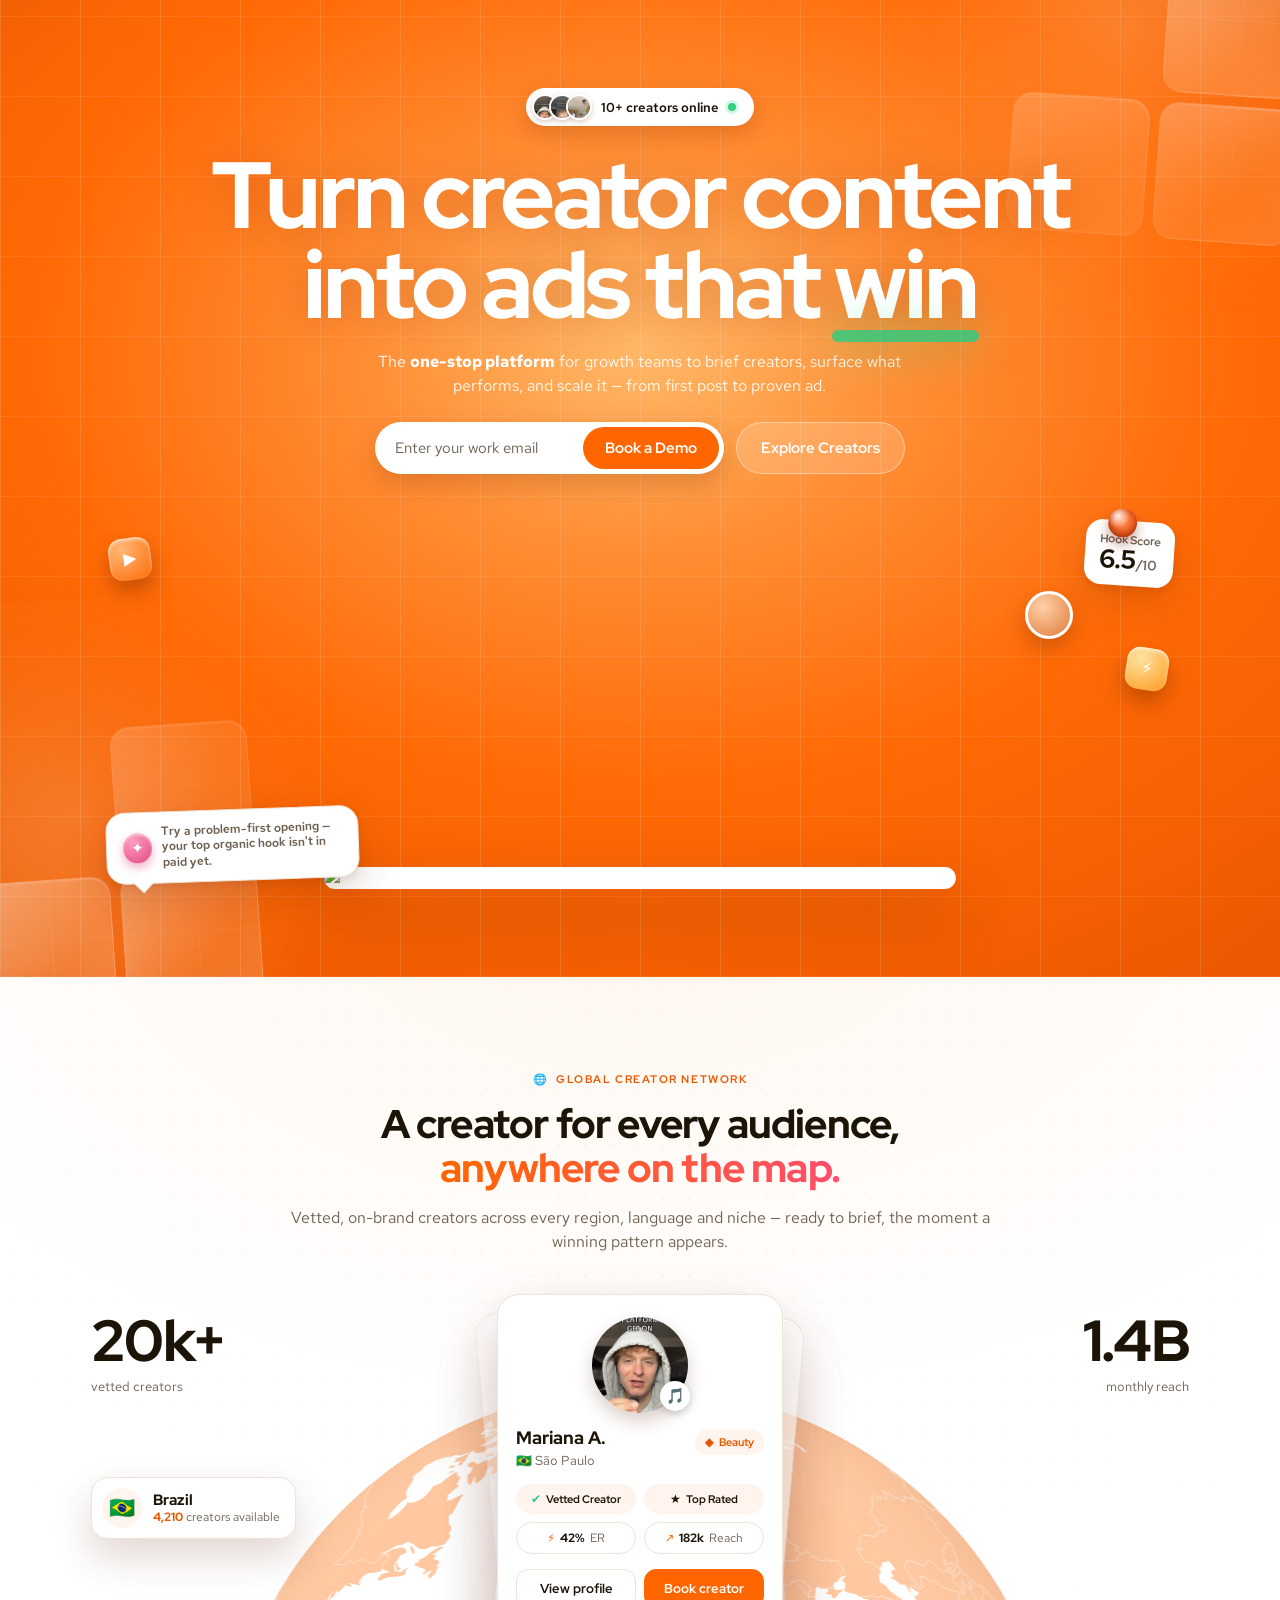
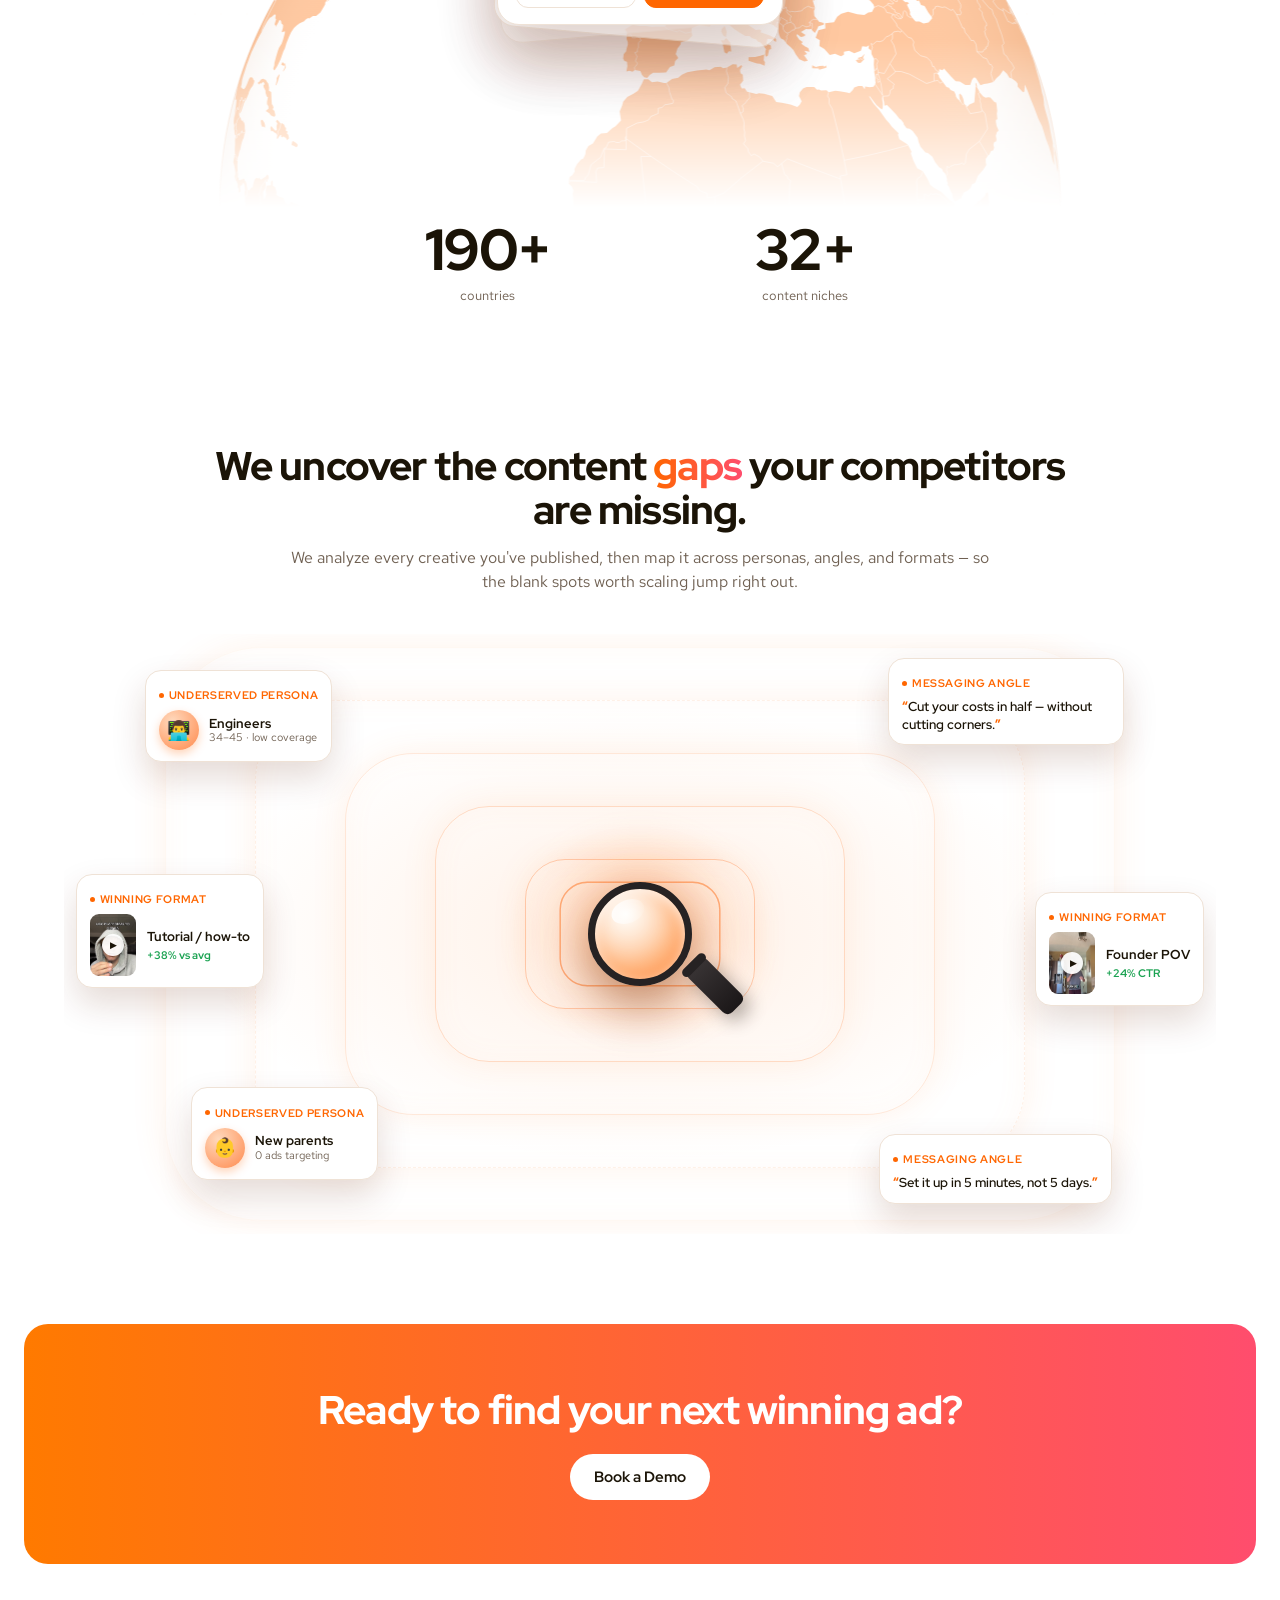
==== commit b050542f: "Add country spotlight + richer creator profile card New gspot element shows creators-available count" ====
--- a/index.html
+++ b/index.html
@@ -381,8 +381,9 @@
   .gstat{position:static!important;max-width:none;text-align:center!important}
   .gstat-top,.gstat-bottom{position:static;transform:none;display:flex;gap:clamp(28px,9vw,56px);justify-content:center;width:100%}
   .gstat-top{order:-1}
-  .globe-core{position:relative;inset:auto;width:100%;height:clamp(280px,76vw,400px)}
-  .globe{bottom:0}.gshadow{bottom:-4px}
+  .globe-core{position:relative;inset:auto;width:100%;height:clamp(440px,108vw,520px)}
+  .globe{bottom:0}
+  .gspot{display:none}
 }
 @media(max-width:980px){
   .hero{min-height:auto;padding:80px 22px 48px}.hero__stage{display:none}
@@ -451,21 +452,36 @@
         <canvas id="globeCanvas" aria-hidden="true"></canvas>
       </div>
 
-      <!-- creator card that swaps content as the globe turns -->
+      <!-- country spotlight: talent available in the country the globe is on -->
+      <div class="gspot" id="gspot">
+        <span class="gspot__flag" id="gsFlag">🇧🇷</span>
+        <span class="gspot__t"><b id="gsCountry">Brazil</b><span><b id="gsCount">4,210</b> creators available</span></span>
+      </div>
+
+      <!-- creator profile card that swaps as the globe turns -->
       <div class="gcardstack">
         <span class="gcard gcard--ghost gcard--g2"></span>
         <span class="gcard gcard--ghost gcard--g1"></span>
         <article class="gcard gcard--front" id="gcard">
-          <div class="gcard__media">
-            <span class="gcard__tally"><b id="gcCount">4,210</b> creators here</span>
-            <img id="gcImg" src="assets/hero-card-1.png" alt="Creator content">
+          <div class="gcard__photo">
+            <img id="gcImg" src="assets/hero-card-1.png" alt="Creator">
+            <span class="gcard__plat" id="gcPlat">📸</span>
           </div>
-          <div class="gcard__foot">
-            <span class="gcard__av" id="gcAv"></span>
-            <span class="gcard__meta">
-              <b id="gcName">Mariana A.</b>
-              <span class="sub"><span id="gcFlag">🇧🇷</span> <span id="gcCity">São Paulo</span> · <em id="gcNiche">Beauty</em></span>
-            </span>
+          <div class="gcard__head">
+            <span class="gcard__name"><b id="gcName">Mariana A.</b><span class="gcard__loc"><span id="gcFlag">🇧🇷</span> <span id="gcCity">São Paulo</span></span></span>
+            <span class="gcard__expert"><span class="i">◆</span> <span id="gcNiche">Beauty</span></span>
+          </div>
+          <div class="gcard__tags">
+            <span class="gtag gtag--v"><span class="i">✔</span> Vetted Creator</span>
+            <span class="gtag"><span class="i">★</span> Top Rated</span>
+          </div>
+          <div class="gcard__stats">
+            <span class="gstat2"><span class="i">⚡</span> <b id="gcER">42%</b> ER</span>
+            <span class="gstat2"><span class="i">↗</span> <b id="gcReach">2.6k</b> Reach</span>
+          </div>
+          <div class="gcard__btns">
+            <button class="gbtn">View profile</button>
+            <button class="gbtn gbtn--primary">Book creator</button>
           </div>
         </article>
       </div>
@@ -601,21 +617,22 @@
 <script>
 (function(){
   var C=[
-    {n:'Mariana A.',c:'São Paulo',f:'🇧🇷',k:'Beauty',  id:'076',t:4210,img:'assets/hero-card-1.png',g:'radial-gradient(circle at 34% 28%,#ffb27a,#ff6a2b)'},
-    {n:'Jae Kim',   c:'Seoul',    f:'🇰🇷',k:'Tech',    id:'410',t:1830,img:'assets/hero-card-2.png',g:'radial-gradient(circle at 34% 28%,#7fd1ff,#3b6fd4)'},
-    {n:'Léa D.',    c:'Paris',    f:'🇫🇷',k:'Food',    id:'250',t:2560,img:'assets/hero-card-3.png',g:'radial-gradient(circle at 34% 28%,#ffc9a0,#c96a3a)'},
-    {n:'Rohan S.',  c:'Mumbai',   f:'🇮🇳',k:'Fitness', id:'356',t:5470,img:'assets/running-ads.png',g:'radial-gradient(circle at 34% 28%,#b9e6a3,#3f9d6c)'},
-    {n:'Ada O.',    c:'Lagos',    f:'🇳🇬',k:'Fashion', id:'566',t:1290,img:'assets/hero-card-2.png',g:'radial-gradient(circle at 34% 28%,#ffa7c4,#e0467f)'},
-    {n:'Cara M.',   c:'Austin',   f:'🇺🇸',k:'Home',    id:'840',t:8940,img:'assets/hero-card-1.png',g:'radial-gradient(circle at 34% 28%,#d8b4ff,#7c4ad6)'}
+    {n:'Mariana A.',c:'São Paulo',co:'Brazil',       f:'🇧🇷',k:'Beauty', p:'🎵',er:'42%',re:'182k',id:'076',t:4210,img:'assets/hero-card-1.png'},
+    {n:'Jae Kim',   c:'Seoul',    co:'South Korea',  f:'🇰🇷',k:'Tech',   p:'▶️',er:'38%',re:'1.2M',id:'410',t:1830,img:'assets/hero-card-2.png'},
+    {n:'Léa D.',    c:'Paris',    co:'France',       f:'🇫🇷',k:'Food',   p:'🎵',er:'46%',re:'640k',id:'250',t:2560,img:'assets/hero-card-3.png'},
+    {n:'Rohan S.',  c:'Mumbai',   co:'India',        f:'🇮🇳',k:'Fitness',p:'📸',er:'35%',re:'410k',id:'356',t:5470,img:'assets/running-ads.png'},
+    {n:'Ada O.',    c:'Lagos',    co:'Nigeria',      f:'🇳🇬',k:'Fashion',p:'🎵',er:'41%',re:'95k', id:'566',t:1290,img:'assets/hero-card-2.png'},
+    {n:'Cara M.',   c:'Austin',   co:'United States',f:'🇺🇸',k:'Home',   p:'📸',er:'39%',re:'2.6k',id:'840',t:8940,img:'assets/hero-card-1.png'}
   ];
   var front=document.getElementById('gcard'); if(!front) return;
-  var img=document.getElementById('gcImg'), av=document.getElementById('gcAv'),
-      nm=document.getElementById('gcName'), fl=document.getElementById('gcFlag'),
-      ct=document.getElementById('gcCity'), nk=document.getElementById('gcNiche'),
-      cnt=document.getElementById('gcCount');
-  function paint(c){ img.src=c.img; av.style.background=c.g; nm.textContent=c.n;
-    fl.textContent=c.f; ct.textContent=c.c; nk.textContent=c.k;
-    if(cnt) cnt.textContent=c.t.toLocaleString('en-US');
+  var $=function(id){return document.getElementById(id);};
+  var img=$('gcImg'),plat=$('gcPlat'),nm=$('gcName'),fl=$('gcFlag'),ct=$('gcCity'),
+      nk=$('gcNiche'),er=$('gcER'),re=$('gcReach'),
+      sFlag=$('gsFlag'),sCo=$('gsCountry'),sCnt=$('gsCount');
+  function paint(c){
+    img.src=c.img; plat.textContent=c.p; nm.textContent=c.n; fl.textContent=c.f;
+    ct.textContent=c.c; nk.textContent=c.k; er.textContent=c.er; re.textContent=c.re;
+    sFlag.textContent=c.f; sCo.textContent=c.co; sCnt.textContent=c.t.toLocaleString('en-US');
     if(window.__setActiveCountry) window.__setActiveCountry(c.id); }
   paint(C[0]);
   if(window.matchMedia && window.matchMedia('(prefers-reduced-motion: reduce)').matches) return;
